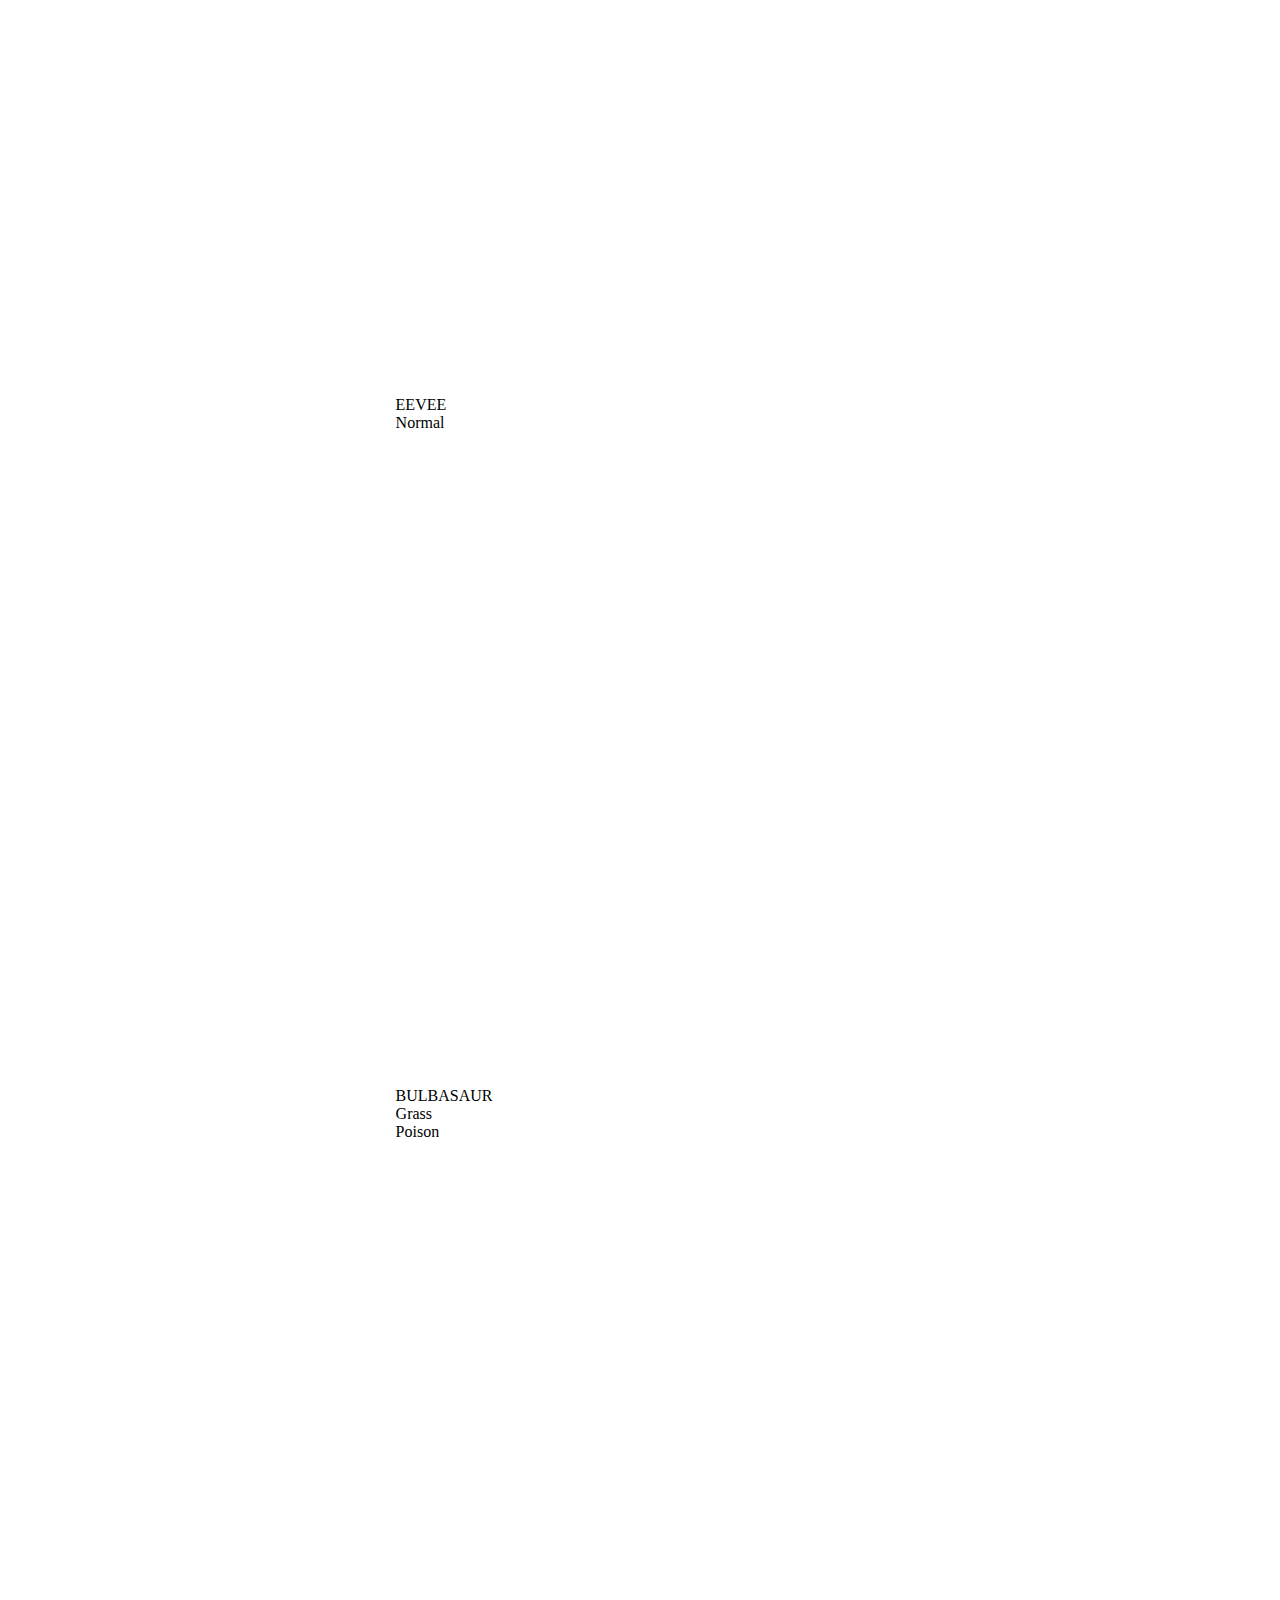
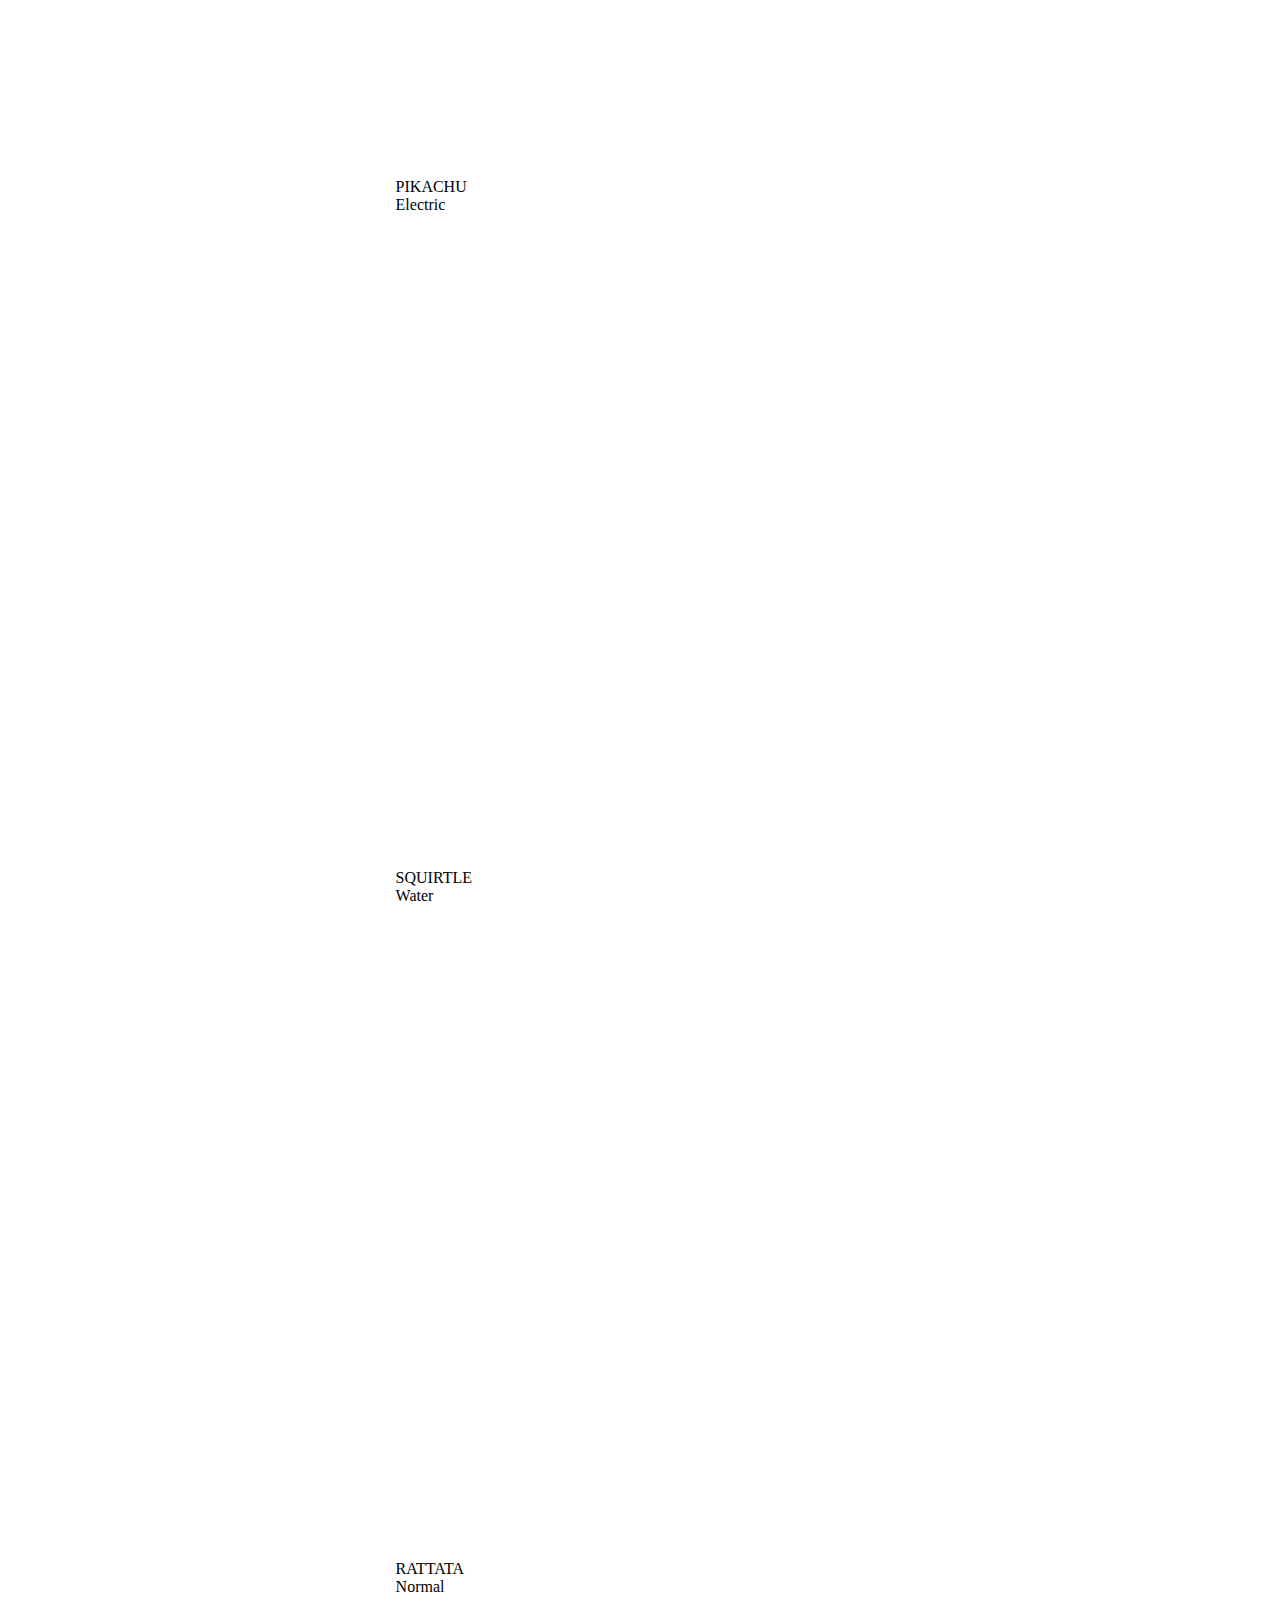
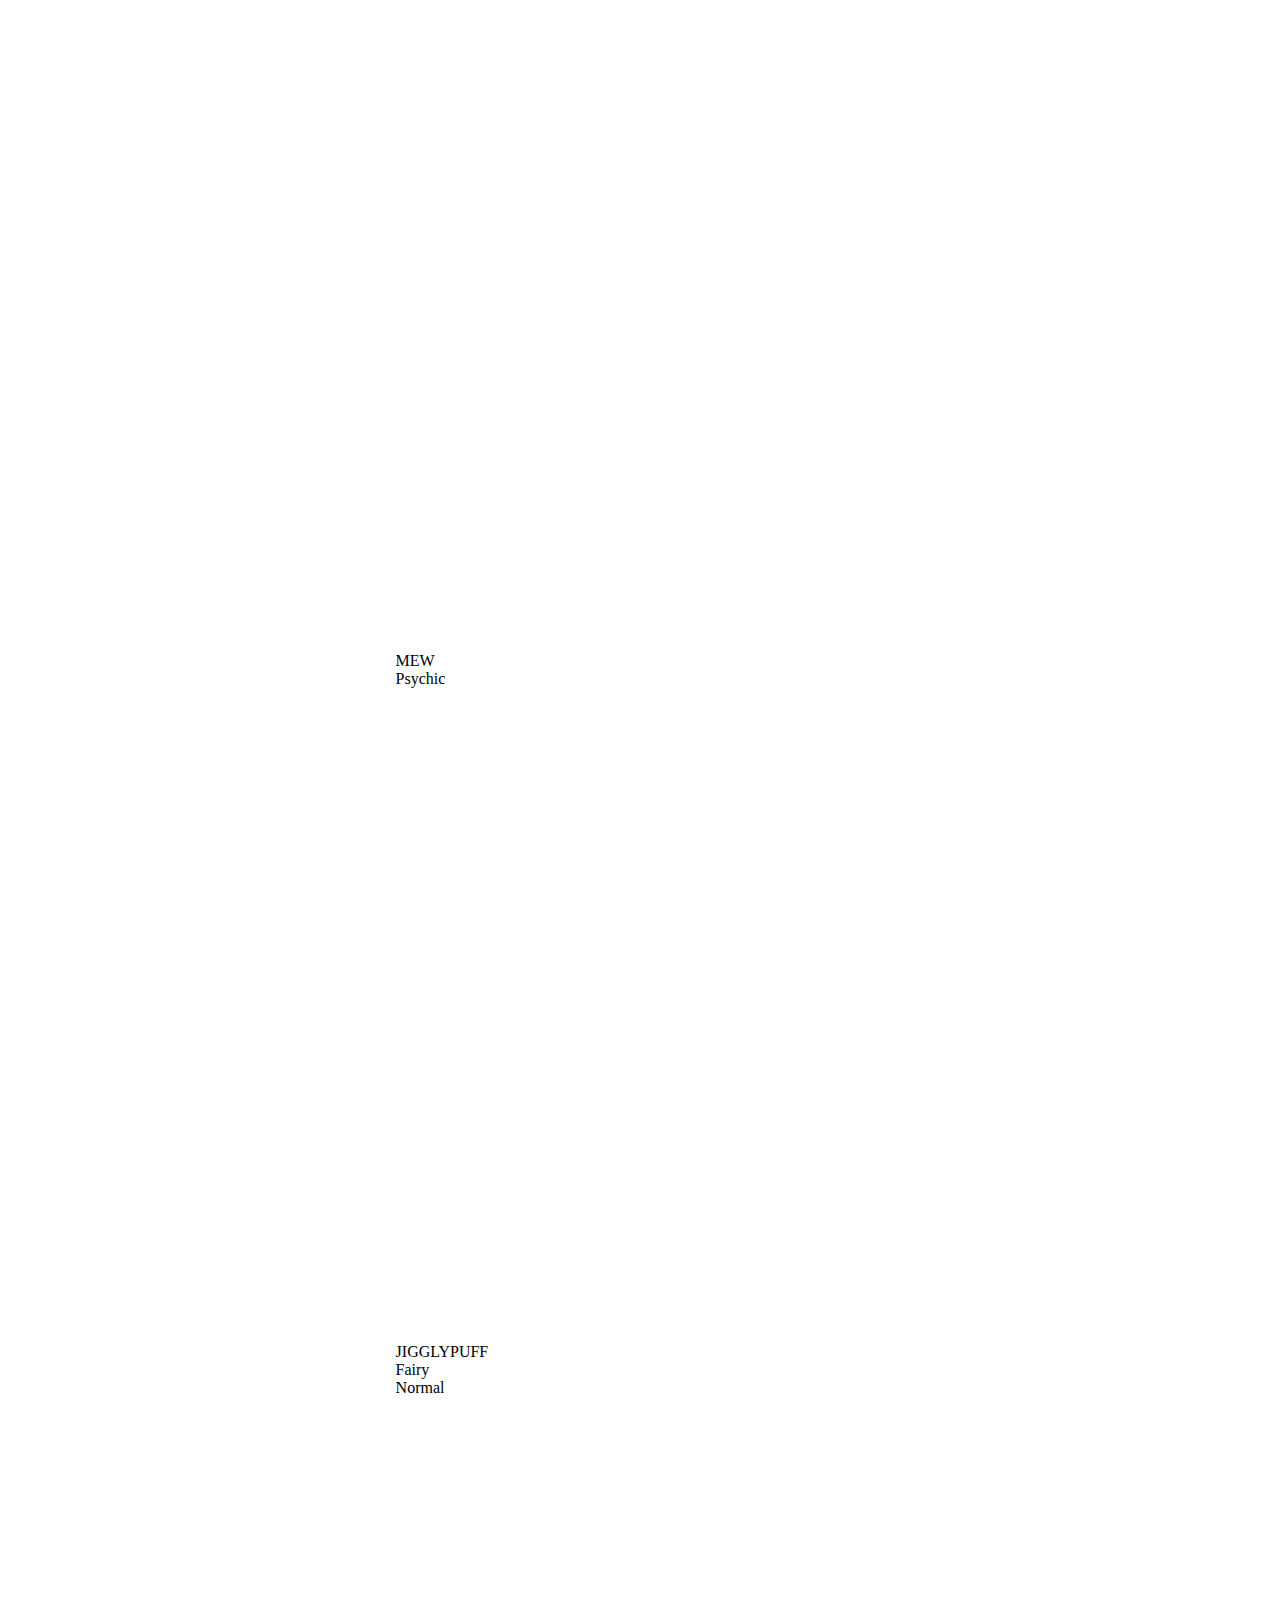
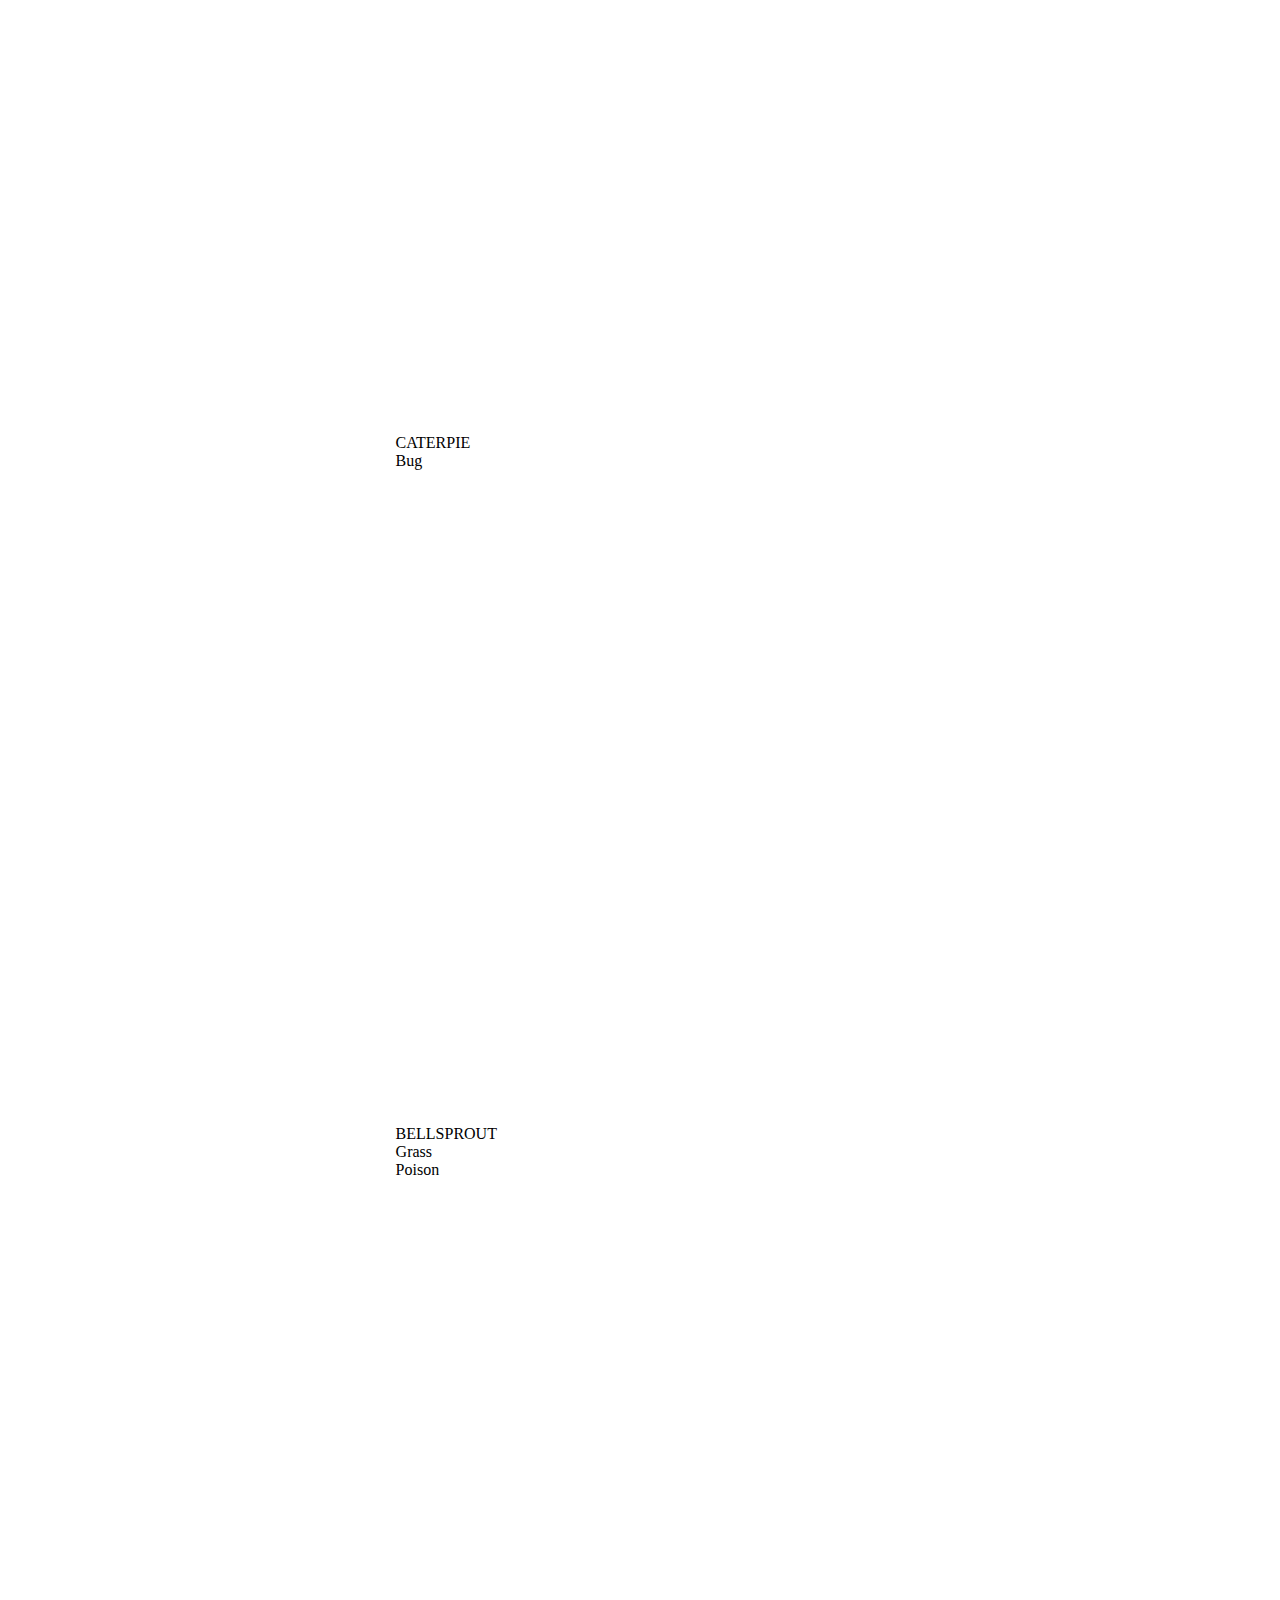
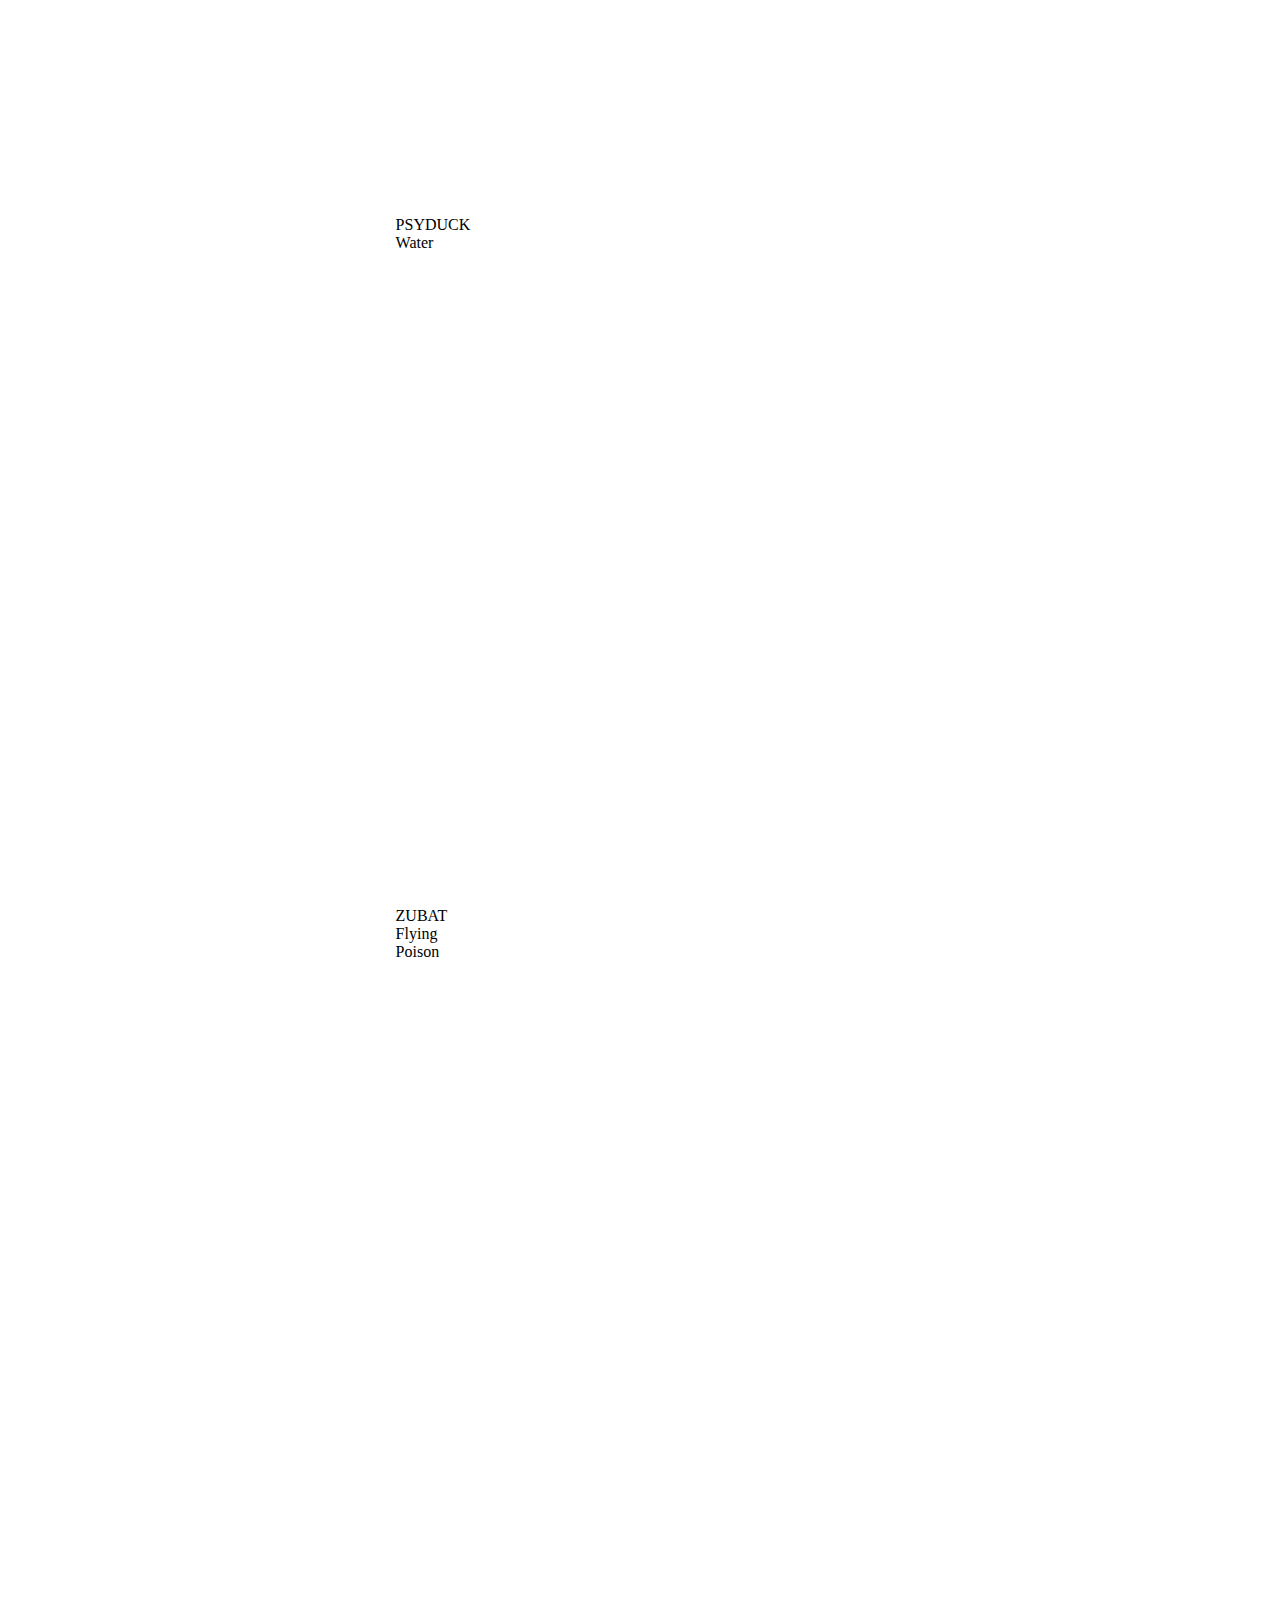
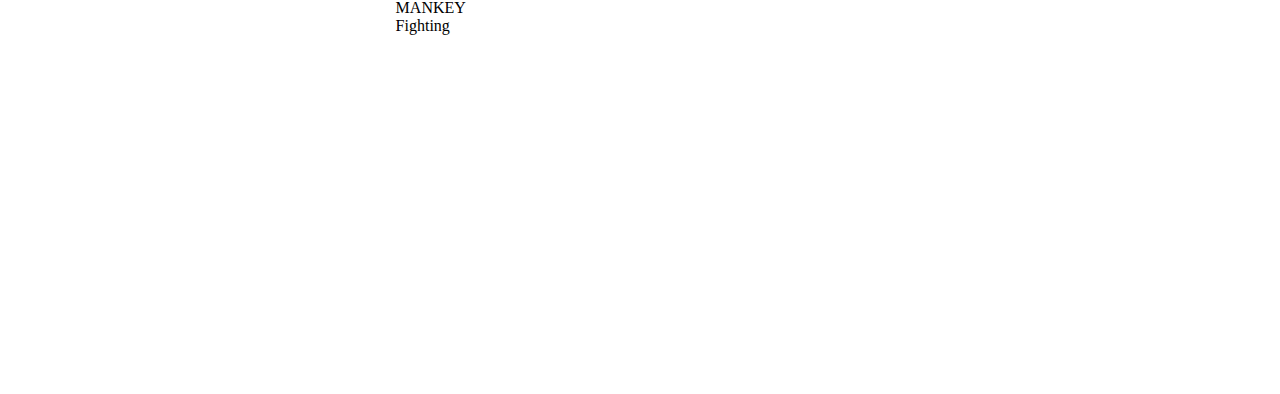
==== Arquiza_mpe.html @ 30d5acf0 "Create Arquiza_mpe.html" ====
<!DOCTYPE html>
<html lang="en">

<head>
    <meta charset="UTF-8">
    <meta name="viewport" content="width=device-width, initial-scale=1.0">
    <title>Document</title>
    <link rel="stylesheet" href="style.css">
</head>

<body>
    <div class="flex-container">
        <div class="box" id="box1">
            <img src="eevee.png" alt="Eevee">
            <p class="name">EEVEE</p>
            <p class="normal">Normal</p>
            <img src="pokeball-removebg-preview (1).png" class="poke" alt="Poke">
        </div>

        <div class="box" id="box2">
            <img src="bullbasaur.png" alt="Bulbasaur">
            <p class="name">BULBASAUR</p>
            <p class="grass">Grass</p>
            <p class="poison">Poison</p>
            <img src="pokeball-removebg-preview (1).png" class="poke" alt="Poke">
        </div>

        <div class="box" id="box3">
            <img src="pikachu.png" alt="Pikachu">
            <p class="name">PIKACHU</p>
            <p class="electric">Electric</p>
            <img src="pokeball-removebg-preview (1).png" class="poke" alt="Poke">
        </div>

        <div class="box" id="box4">
            <img src="squirtle1.png" alt="Squirtle">
            <p class="name">SQUIRTLE</p>
            <p class="water">Water</p>
            <img src="pokeball-removebg-preview (1).png" class="poke" alt="Poke">
        </div>

        <div class="box" id="box5">
            <img src="rattata.png" alt="Rattata">
            <p class="name">RATTATA</p>
            <p class="normal">Normal</p>
            <img src="pokeball-removebg-preview (1).png" class="poke" alt="Poke">
        </div>

        <div class="box" id="box6">
            <img src="mew.png" alt="Mew">
            <p class="name">MEW</p>
            <p class="psychic">Psychic</p>
            <img src="pokeball-removebg-preview (1).png" class="poke" alt="Poke">
        </div>

        <div class="box" id="box7">
            <img src="jigglypuff.png" alt="Jigglypuff">
            <p class="name">JIGGLYPUFF</p>
            <p class="fairy">Fairy</p>
            <p class="normal">Normal</p>
            <img src="pokeball-removebg-preview (1).png" class="poke" alt="Poke">
        </div>

        <div class="box" id="box8">
            <img src="caterpie.png" alt="Caterpie">
            <p class="name">CATERPIE</p>
            <p class="bug">Bug</p>
            <img src="pokeball-removebg-preview (1).png" class="poke" alt="Poke">
        </div>

        <div class="box" id="box9">
            <img src="bellsprout.png" alt="Bellsprout">
            <p class="name">BELLSPROUT</p>
            <p class="grass">Grass</p>
            <p class="poison">Poison</p>
            <img src="pokeball-removebg-preview (1).png" class="poke" alt="Poke">
        </div>

        <div class="box" id="box10">
            <img src="psyduck.png" alt="Psyduck">
            <p class="name">PSYDUCK</p>
            <p class="water">Water</p>
            <img src="pokeball-removebg-preview (1).png" class="poke" alt="Poke">
        </div>

        <div class="box" id="box11">
            <img src="zubat.png" alt="Zubat">
            <p class="name">ZUBAT</p>
            <p class="flying">Flying</p>
            <p class="poison">Poison</p>
            <img src="pokeball-removebg-preview (1).png" class="poke" alt="Poke">
        </div>

        <div class="box" id="box12">
            <img src="mankey.png" alt="Mankey">
            <p class="name">MANKEY</p>
            <p class="fighting">Fighting</p>
            <img src="pokeball-removebg-preview (1).png" class="poke" alt="Poke">
        </div>
    </div>
</body>

</html>
---- style.css ----
*{
    margin: 0%;
    padding: 0%;
    box-sizing: border-box;
    font-family: Georgia, 'Times New Roman', Times, serif
}

body{
    background-size: cover;
    background-repeat: no-repeat;
    margin: 0%;
    font-family: Cambria, Cochin, Georgia, Times, 'Times New Roman', serif;
    padding: 50px;
    background-position: center;
}

.box{
    width: 100px;
    height: 100px;
    padding: 30%;
    display: flex;

}
.flex-container{
       max-width: 90vw;
       margin: Irem auto;
       text-align:center;
       flex-wrap: wrap;
       flex-flow: row wrap;
       display: flex;


}
.box{
    width: 10%;
    height: 25px;
    flex-direction:row;
    flex-direction: column;
}
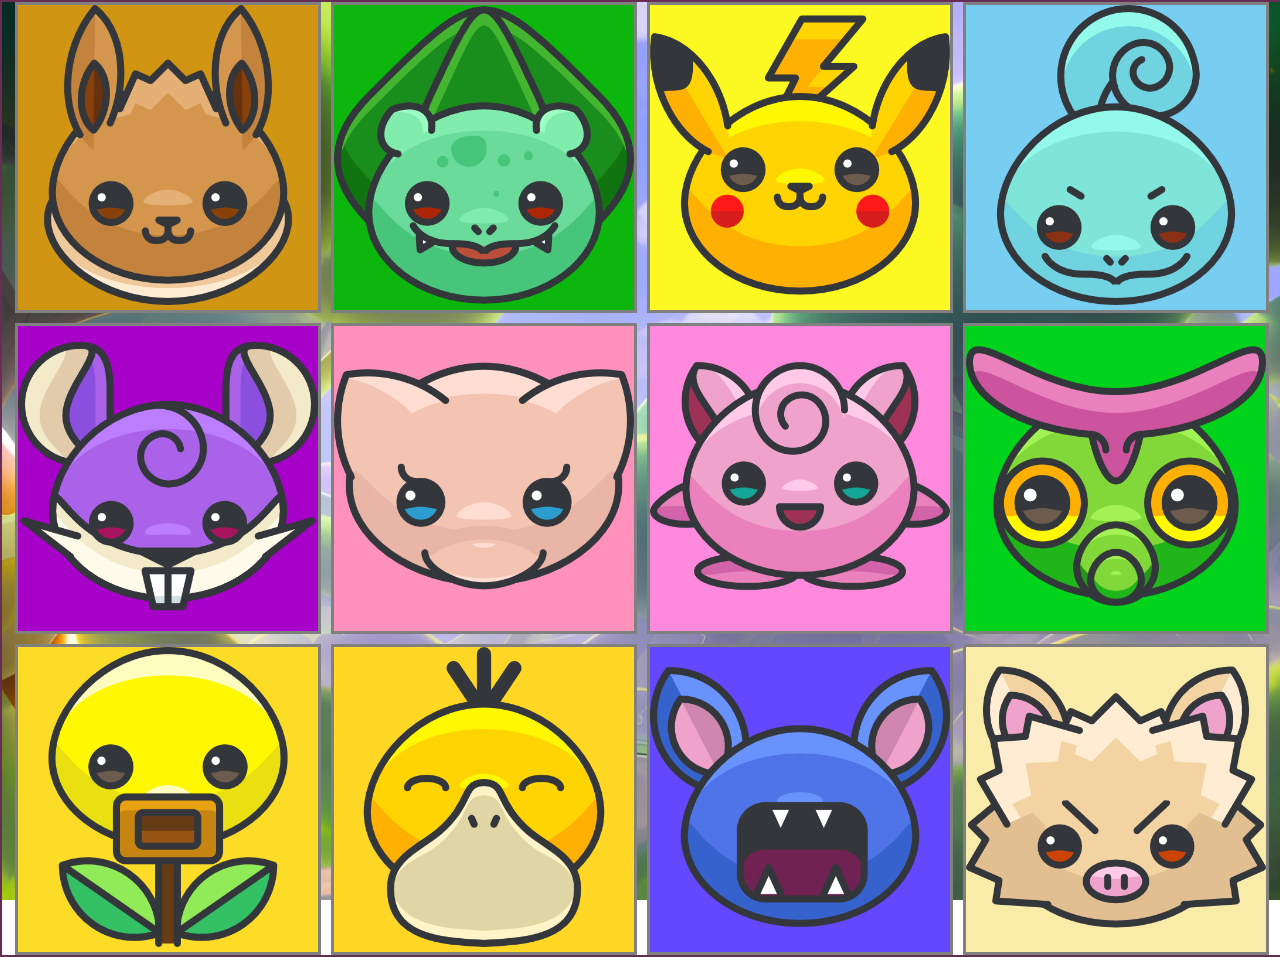
==== commit b8249b57: "Add files via upload" ====
--- a/Arquiza_mpe.html
+++ b/Arquiza_mpe.html
@@ -1,103 +1,103 @@
-<!DOCTYPE html>
-<html lang="en">
-
-<head>
-    <meta charset="UTF-8">
-    <meta name="viewport" content="width=device-width, initial-scale=1.0">
-    <title>Document</title>
-    <link rel="stylesheet" href="style.css">
-</head>
-
-<body>
-    <div class="flex-container">
-        <div class="box" id="box1">
-            <img src="eevee.png" alt="Eevee">
-            <p class="name">EEVEE</p>
-            <p class="normal">Normal</p>
-            <img src="pokeball-removebg-preview (1).png" class="poke" alt="Poke">
-        </div>
-
-        <div class="box" id="box2">
-            <img src="bullbasaur.png" alt="Bulbasaur">
-            <p class="name">BULBASAUR</p>
-            <p class="grass">Grass</p>
-            <p class="poison">Poison</p>
-            <img src="pokeball-removebg-preview (1).png" class="poke" alt="Poke">
-        </div>
-
-        <div class="box" id="box3">
-            <img src="pikachu.png" alt="Pikachu">
-            <p class="name">PIKACHU</p>
-            <p class="electric">Electric</p>
-            <img src="pokeball-removebg-preview (1).png" class="poke" alt="Poke">
-        </div>
-
-        <div class="box" id="box4">
-            <img src="squirtle1.png" alt="Squirtle">
-            <p class="name">SQUIRTLE</p>
-            <p class="water">Water</p>
-            <img src="pokeball-removebg-preview (1).png" class="poke" alt="Poke">
-        </div>
-
-        <div class="box" id="box5">
-            <img src="rattata.png" alt="Rattata">
-            <p class="name">RATTATA</p>
-            <p class="normal">Normal</p>
-            <img src="pokeball-removebg-preview (1).png" class="poke" alt="Poke">
-        </div>
-
-        <div class="box" id="box6">
-            <img src="mew.png" alt="Mew">
-            <p class="name">MEW</p>
-            <p class="psychic">Psychic</p>
-            <img src="pokeball-removebg-preview (1).png" class="poke" alt="Poke">
-        </div>
-
-        <div class="box" id="box7">
-            <img src="jigglypuff.png" alt="Jigglypuff">
-            <p class="name">JIGGLYPUFF</p>
-            <p class="fairy">Fairy</p>
-            <p class="normal">Normal</p>
-            <img src="pokeball-removebg-preview (1).png" class="poke" alt="Poke">
-        </div>
-
-        <div class="box" id="box8">
-            <img src="caterpie.png" alt="Caterpie">
-            <p class="name">CATERPIE</p>
-            <p class="bug">Bug</p>
-            <img src="pokeball-removebg-preview (1).png" class="poke" alt="Poke">
-        </div>
-
-        <div class="box" id="box9">
-            <img src="bellsprout.png" alt="Bellsprout">
-            <p class="name">BELLSPROUT</p>
-            <p class="grass">Grass</p>
-            <p class="poison">Poison</p>
-            <img src="pokeball-removebg-preview (1).png" class="poke" alt="Poke">
-        </div>
-
-        <div class="box" id="box10">
-            <img src="psyduck.png" alt="Psyduck">
-            <p class="name">PSYDUCK</p>
-            <p class="water">Water</p>
-            <img src="pokeball-removebg-preview (1).png" class="poke" alt="Poke">
-        </div>
-
-        <div class="box" id="box11">
-            <img src="zubat.png" alt="Zubat">
-            <p class="name">ZUBAT</p>
-            <p class="flying">Flying</p>
-            <p class="poison">Poison</p>
-            <img src="pokeball-removebg-preview (1).png" class="poke" alt="Poke">
-        </div>
-
-        <div class="box" id="box12">
-            <img src="mankey.png" alt="Mankey">
-            <p class="name">MANKEY</p>
-            <p class="fighting">Fighting</p>
-            <img src="pokeball-removebg-preview (1).png" class="poke" alt="Poke">
-        </div>
-    </div>
-</body>
-
-</html>
+<!DOCTYPE html>
+<html lang="en">
+
+<head>
+    <meta charset="UTF-8">
+    <meta name="viewport" content="width=device-width, initial-scale=1.0">
+    <title>Document</title>
+    <link rel="stylesheet" href="mpe.css">
+</head>
+
+<body>
+    <div class="flex-container">
+        <div class="box" id="box1">
+            <img src="eevee.png" alt="Eevee">
+            <p class="name">EEVEE</p>
+            <p class="normal">Normal</p>
+            <img src="pokeball-removebg-preview (1).png" class="poke" alt="Poke">
+        </div>
+
+        <div class="box" id="box2">
+            <img src="bullbasaur.png" alt="Bulbasaur">
+            <p class="name">BULBASAUR</p>
+            <p class="grass">Grass</p>
+            <p class="poison">Poison</p>
+            <img src="pokeball-removebg-preview (1).png" class="poke" alt="Poke">
+        </div>
+
+        <div class="box" id="box3">
+            <img src="pikachu.png" alt="Pikachu">
+            <p class="name">PIKACHU</p>
+            <p class="electric">Electric</p>
+            <img src="pokeball-removebg-preview (1).png" class="poke" alt="Poke">
+        </div>
+
+        <div class="box" id="box4">
+            <img src="squirtle1.png" alt="Squirtle">
+            <p class="name">SQUIRTLE</p>
+            <p class="water">Water</p>
+            <img src="pokeball-removebg-preview (1).png" class="poke" alt="Poke">
+        </div>
+
+        <div class="box" id="box5">
+            <img src="rattata.png" alt="Rattata">
+            <p class="name">RATTATA</p>
+            <p class="normal">Normal</p>
+            <img src="pokeball-removebg-preview (1).png" class="poke" alt="Poke">
+        </div>
+
+        <div class="box" id="box6">
+            <img src="mew.png" alt="Mew">
+            <p class="name">MEW</p>
+            <p class="psychic">Psychic</p>
+            <img src="pokeball-removebg-preview (1).png" class="poke" alt="Poke">
+        </div>
+
+        <div class="box" id="box7">
+            <img src="jigglypuff.png" alt="Jigglypuff">
+            <p class="name">JIGGLYPUFF</p>
+            <p class="fairy">Fairy</p>
+            <p class="normal">Normal</p>
+            <img src="pokeball-removebg-preview (1).png" class="poke" alt="Poke">
+        </div>
+
+        <div class="box" id="box8">
+            <img src="caterpie.png" alt="Caterpie">
+            <p class="name">CATERPIE</p>
+            <p class="bug">Bug</p>
+            <img src="pokeball-removebg-preview (1).png" class="poke" alt="Poke">
+        </div>
+
+        <div class="box" id="box9">
+            <img src="bellsprout.png" alt="Bellsprout">
+            <p class="name">BELLSPROUT</p>
+            <p class="grass">Grass</p>
+            <p class="poison">Poison</p>
+            <img src="pokeball-removebg-preview (1).png" class="poke" alt="Poke">
+        </div>
+
+        <div class="box" id="box10">
+            <img src="psyduck.png" alt="Psyduck">
+            <p class="name">PSYDUCK</p>
+            <p class="water">Water</p>
+            <img src="pokeball-removebg-preview (1).png" class="poke" alt="Poke">
+        </div>
+
+        <div class="box" id="box11">
+            <img src="zubat.png" alt="Zubat">
+            <p class="name">ZUBAT</p>
+            <p class="flying">Flying</p>
+            <p class="poison">Poison</p>
+            <img src="pokeball-removebg-preview (1).png" class="poke" alt="Poke">
+        </div>
+
+        <div class="box" id="box12">
+            <img src="mankey.png" alt="Mankey">
+            <p class="name">MANKEY</p>
+            <p class="fighting">Fighting</p>
+            <img src="pokeball-removebg-preview (1).png" class="poke" alt="Poke">
+        </div>
+    </div>
+</body>
+
+</html>
--- a/mpe.css
+++ b/mpe.css
@@ -0,0 +1,234 @@
+* {
+    padding: 0;
+    margin: 0;
+    font-family: 'Courier New', Courier, monospace;
+    transition: 0.5s all ease;
+}
+
+.flex-container {
+    width: 100%;
+    display: flex;
+    border: 2px solid rgb(103, 45, 84);
+    flex-wrap: wrap;
+    flex-direction: row;
+    justify-content: center;
+    gap: 10px;
+    background-image: url(bg.jpg);
+    background-position: center;
+    background-repeat: no-repeat;
+    background-size: cover;
+    background-attachment: fixed;
+}
+
+
+img {
+    width: 300px;
+}
+
+.box {
+    width: auto;
+    height: auto;
+    border: 3px solid grey;
+}
+
+#box1 {
+    background-color: rgb(209, 149, 20);
+}
+
+#box2 {
+    background-color: rgb(12, 182, 12);
+}
+
+#box3 {
+    background-color: rgb(252, 248, 33);
+}
+
+#box4 {
+    background-color: rgb(120, 206, 240);
+}
+
+#box5 {
+    background-color: rgb(167, 0, 201);
+}
+
+#box6 {
+    background-color: rgb(255, 145, 187);
+}
+
+#box7 {
+    background-color: rgb(255, 137, 220);
+}
+
+#box8 {
+    background-color: rgb(0, 211, 28);
+}
+
+#box9 {
+    background-color: rgb(252, 220, 39);
+}
+
+#box10 {
+    background-color: rgb(255, 215, 36);
+}
+
+#box11 {
+    background-color: rgb(99, 72, 255);
+}
+
+#box12 {
+    background-color: rgb(248, 236, 168);
+}
+
+.name {
+    font-family: "Play", sans-serif;
+    display: none;
+
+}
+
+.poke {
+    display: none;
+}
+
+.water,
+.bug,
+.normal,
+.fairy,
+.dragon,
+.fighting,
+.poison,
+.flying,
+.psychic,
+.grass,
+.electric {
+    display: none;
+}
+
+@media screen and (max-width: 800px) {
+    .box:hover {
+        background-image: url(df74549289fc05bdb1ffd3c5c9837dfa.jpg);
+    }
+
+    .box {
+        width: 90%;
+        margin: 10px;
+        height: auto;
+        flex-flow: row;
+        justify-content: space-between;
+        display: flex;
+        align-items: center;
+    }
+
+    .flex-container {
+        width: 100%;
+        display: flex;
+        border: 2px solid rgb(103, 45, 84);
+        flex-wrap: wrap;
+        flex-direction: column;
+        justify-items: center;
+        gap: 5px;
+    }
+
+    img {
+        width: 15%;
+    }
+
+    .name {
+        font-family: "Play", sans-serif;
+        display: flex;
+        font-size: xx-large;
+    }
+
+    .poke {
+        width: 18%;
+        height: 90%;
+        margin-top: 15px;
+        display: flex;
+    }
+}
+
+@media screen and (max-width: 650px) {
+    .box {
+        width: 100%;
+        margin: 10px;
+        height: auto;
+        border: 3px solid grey;
+        flex-flow: column;
+        justify-content: space-between;
+        display: flex;
+        align-items: center;
+    }
+
+    .poke {
+        display: none;
+    }
+
+    img {
+        width: 50%;
+    }
+
+    .name {
+        font-family: 'Courier New', Courier, monospace;
+        display: flex;
+        font-size: xx-large;
+    }
+
+    .water,
+    .bug,
+    .normal,
+    .fairy,
+    .fighting,
+    .poison,
+    .flying,
+    .psychic,
+    .grass,
+    .electric {
+        display: flex;
+        font-family: "Play", sans-serif;
+        border-radius: 20px;
+        width: 120px;
+        color: white;
+        font-size: 20px;
+        margin-bottom: 7px;
+        justify-content: center;
+    }
+
+    .water {
+        background-color: rgb(63, 135, 218);
+    }
+
+    .bug {
+        background-color: rgb(97, 161, 60);
+    }
+
+    .normal {
+        background-color: rgb(91, 91, 91);
+    }
+
+    .fairy {
+        background-color: rgb(207, 34, 181);
+    }
+
+    .fighting {
+        background-color: rgb(161, 116, 31);
+    }
+
+    .poison {
+        background-color: rgb(153, 15, 160);
+    }
+
+    .flying {
+        background-color: rgb(70, 170, 225);
+    }
+
+    .psychic {
+        background-color: rgb(218, 32, 103);
+    }
+
+    .grass {
+        background-color: rgb(27, 150, 52);
+    }
+
+    .electric {
+        background-color: rgb(221, 195, 27);
+    }
+}